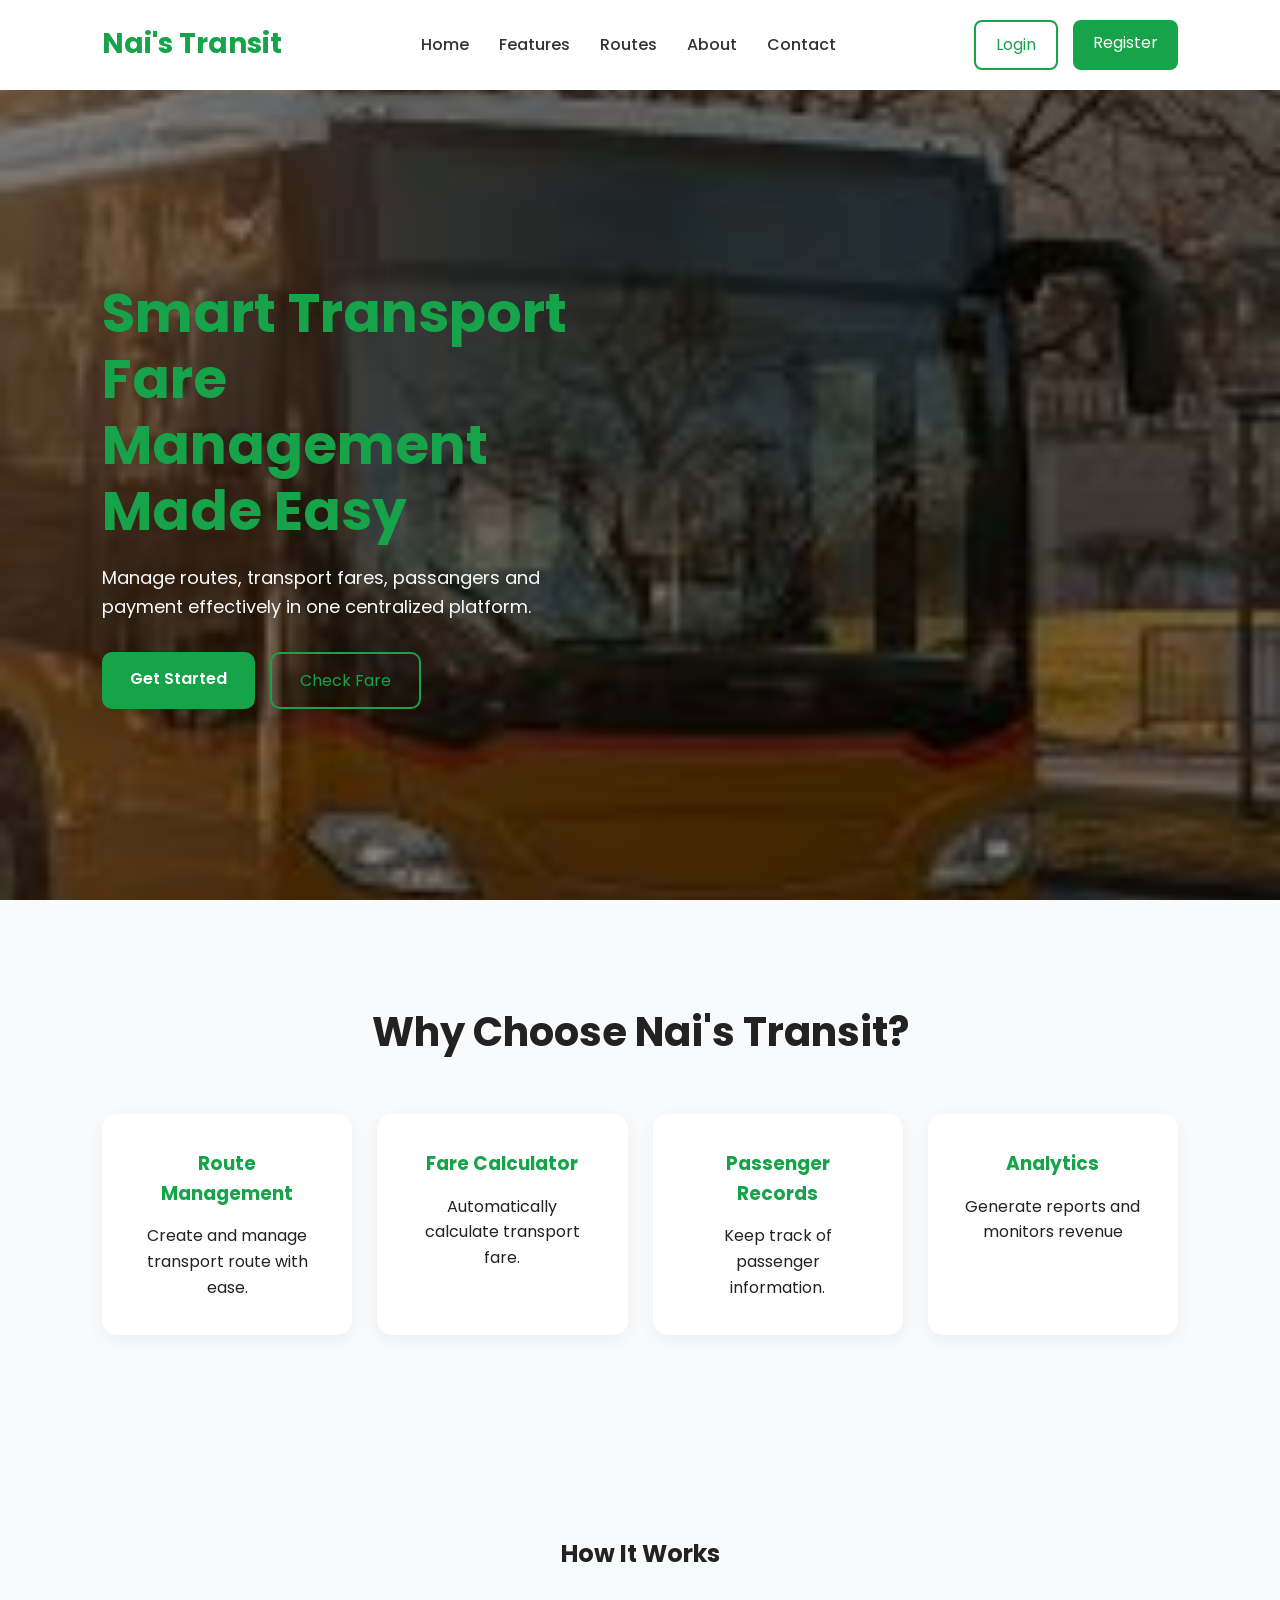
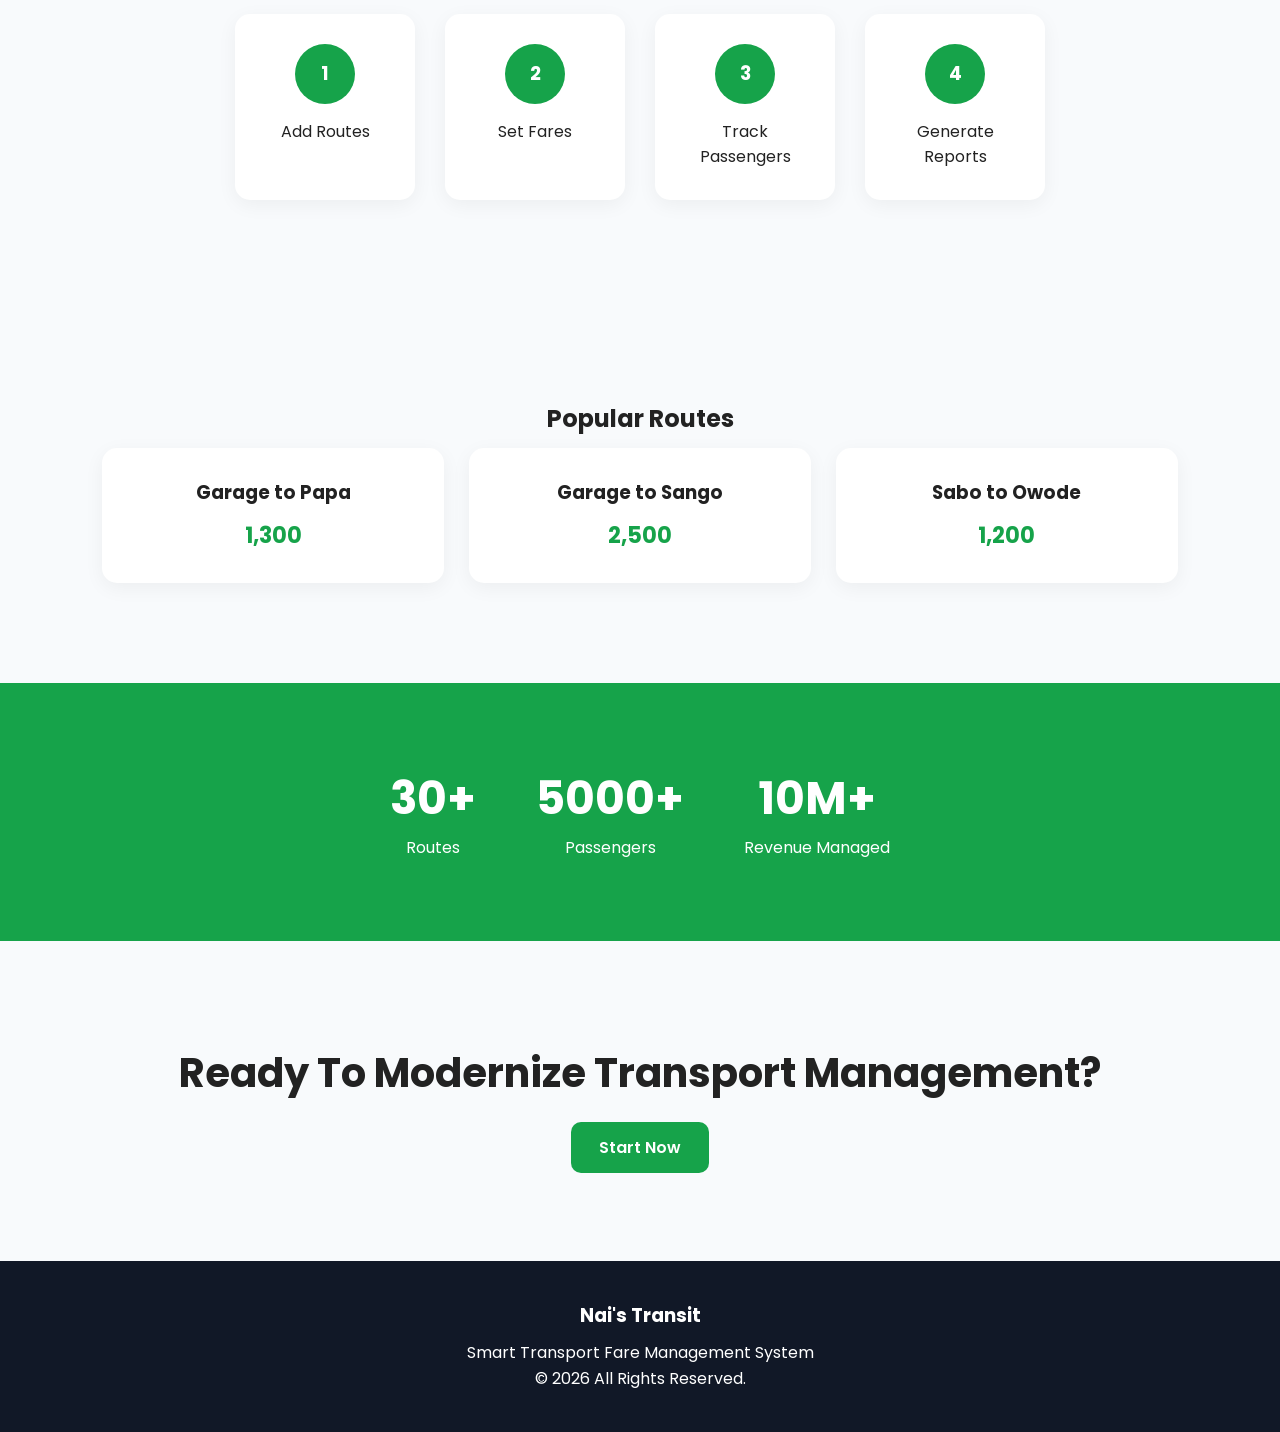
==== index.html @ 40da9c24 "my first commit" ====
<!DOCTYPE html>
<html lang="en">

<head>
    <meta charset="UTF-8">
    <meta name="viewport" content="width=device-width, initial-scale=1.0">
    <title>NAI's transit</title>
    <link rel="stylesheet" href="styles.css">
</head>

<body>
    <!-- NAVBAR -->
    <nav class="navbar">
        <!-- HAMBURGER ICON -->
        <div class="hamburger" id="hamburger">
            <img src="image/download (1).png" alt="menu">
        </div>
        <div class="logo">
            <h2>Nai's Transit</h2>
        </div>
        <ul class="nav-links">
            <li><a href="#">Home</a></li>
            <li><a href="#">Features</a></li>
            <li><a href="#">Routes</a></li>
            <li><a href="#">About</a></li>
            <li><a href="#">Contact</a></li>
        </ul>

        <div class="nav-buttons">
            <a href="Login.html" class="login-btn">Login</a>
            <a href="Register.html" class="register-btn">Register</a>
        </div>
    </nav>

    <!-- HERO SECTION -->
    <section class="hero">
        <div class="hero-text">
            <h1>Smart Transport Fare Management Made Easy</h1>
            <p>
                Manage routes, transport fares, passangers and payment effectively in one centralized platform.
            </p>
            <div class="hero-buttons">
                <a href="#" class="btn-primary">Get Started</a>
                <a href="#" class="btn-secondary">Check Fare</a>
            </div>
        </div>

        <!-- BUS IMAGE LINK NEEDED HERE -->
        <div class="hero-image">
            <img src="image/237591-removebg-preview.png" alt="bus"> <!-- IMG HERE -->
        </div>
    </section>


    <!-- FEATURES SECTION  -->
    <section class="features">
        <h2>Why Choose Nai's Transit?</h2>

        <div class="feature-container">
            <div class="feature-card">
                <h3>Route Management</h3>
                <p>
                    Create and manage transport route with ease.
                </p>
            </div>

            <div class="feature-card">
                <h3>Fare Calculator</h3>
                <p>
                    Automatically calculate transport fare.
                </p>
            </div>
            <div class="feature-card">
                <h3>Passenger Records</h3>
                <p>
                    Keep track of passenger information.
                </p>
            </div>
            <div class="feature-card">
                <h3>Analytics</h3>
                <p>
                    Generate reports and monitors revenue
                </p>
            </div>
        </div>
    </section>

    <!-- HOW IT WORKS -->
    <section class="how-it-works">
        <h2>How It Works</h2>
        <div class="steps">
            <div class="step">
                <h3>1</h3>
                <p>Add Routes</p>
            </div>
            <div class="step">
                <h3>2</h3>
                <p>Set Fares</p>
            </div>
            <div class="step">
                <h3>3</h3>
                <p>Track Passengers</p>
            </div>
            <div class="step">
                <h3>4</h3>
                <p>Generate Reports</p>
            </div>
        </div>
    </section>


    <!-- POPULAR ROUTES -->
    <section class="routes">
        <h2>Popular Routes</h2>
        <div class="route-cards">
            <div class="route-card">
                <h3>Garage to Papa</h3>
                <p>1,300</p>
            </div>

            <div class="route-card">
                <h3>Garage to Sango</h3>
                <p>2,500</p>
            </div>

            <div class="route-card">
                <h3>Sabo to Owode</h3>
                <p>1,200</p>
            </div>
        </div>
    </section>

    <!-- STATISTICS -->
    <section class="statistics">
        <div class="stat-card">
            <h2>30+</h2>
            <p>Routes</p>
        </div>
        <div class="stat-card">
            <h2>5000+</h2>
            <p>Passengers</p>
        </div>
        <div class="stat-card">
            <h2>10M+</h2>
            <p>Revenue Managed</p>
        </div>
    </section>


    <!-- CALL TO ACTION -->
    <section class="cta">
        <h2>Ready To Modernize Transport Management?</h2>
        <a href="#" class="btn-primary"> Start Now </a>
    </section>


    <footer>
        <div class="footer-content">
            <h3>Nai's Transit</h3>
            <p>
                Smart Transport Fare Management System
            </p>

            <p>
                &copy; 2026 All Rights Reserved.
            </p>
        </div>
    </footer>
    <!-- hamburger display funtion -->
    <script>
    const hamburger = document.getElementById("hamburger");
    const navLinks = document.querySelector(".nav-links");
    hamburger.addEventListener("click", () => {
        navLinks.classList.toggle("active");
    })
    document.addEventListener("click", (e) => {
        if(
            !hamburger.contains(e.target) &&
            !navLinks.contains(e.target)
        ) {
            navLinks.classList.remove("active");
        }
    });
    </script>
</body>
</html>
---- styles.css ----
/* GOOGLE FONT */
@import url('https://fonts.googleapis.com/css2?family=Poppins:wght@300;400;500;600;700&display=swap');
*{
    margin: 0;
    padding: 0;
    box-sizing: border-box;
    font-family: 'Poppins', sans-serif;    
}

/* Body  */

body {
    background-color: #f8fafc;
    color: #222;
    line-height: 1.6;
}

/* NAVBAR */

.navbar{
    display: flex;
    justify-content: space-between;
    align-items: center;
    padding: 20px 8%;
    background-color: white;
    box-shadow: 0 2px 15px rgba(0,0,0,0.05);
    position: sticky;
    top: 0;
    z-index: 100;

}
.hamburger{
    display: none;
    cursor: pointer;
    color: black;
}

.hamburger img{
    width: 20px;
    height: 20px;
    display: block;
} 

.logo h2{
    color: #16a34a;
    font-size: 28px;
}

.nav-links{
    display: flex;
    list-style: none;
    gap: 30px;
}

.nav-links a{
    text-decoration: none;
    color: #333;
    font-weight: 500;
    transition: .3s;
}

.nav-links a:hover{
    color: #16a34a;
}

.nav-buttons{
    display: flex;
    gap: 15px;
}

.login-btn, .register-btn{
    text-decoration: none;
    padding: 10px 20px;
    border-radius: 8px;
    transition: .3s;
}

.login-btn{
    color: #16a34a;
    border: 2px solid #16a34a;
}

.register-btn{
    background-color: #16a34a;
    color: white;
}

.register-btn:hover{
    background-color: #15803d;
}

/* HERO SECTION  */
.hero{
    min-height: 90vh;
    display: flex;
    justify-content: space-between;
    align-items: center;
    padding: 80px 8%;
    gap: 50px;
    background-image: url(image/download\ \(1\).jpeg);
    background:linear-gradient(rgba(0,0,0,0.5),rgba(0,0,0,0.5)), url(image/download\ \(1\).jpeg);
    background-repeat: no-repeat;
    background-size: cover;
    background-position: center;

}

.hero-text{
    flex: 1;
}
.hero-text h1{
    font-size: 55px;
    line-height: 1.2;
    margin-bottom: 20px;
    color: #16a34a;
}
.hero-text p{
    font-size: 18px;
    color: #f8fafc;
    margin-bottom: 30px;
}
.hero-buttons{
    display: flex;
    gap: 15px;
}

.btn-primary{
    background-color: #16a34a;
    color: white;
    padding: 14px 28px;
    border-radius: 10px;
    text-decoration: none;
    font-weight: 600;
}

.btn-secondary{
    border: 2px solid #16a34a;
    color: #16a34a;
    padding: 14px 28px;
    border-radius: 10px;
    text-decoration: none;
    font-weight: 600px;

}

.hero-image{
    flex: 1;
}

.hero-image img{
    width: 100%;
    max-width: 600px;
}


/* Features */
.features{
    padding: 100px 8%;
    text-align: center;
}

.features h2{
    font-size: 40px;
    margin-bottom: 50px;
}
.feature-container{
    display: grid;
    grid-template-columns: repeat(auto-fit,minmax(250px,1fr));
    gap: 25px;
}
.feature-card{
    background-color: white;
    padding: 35px;
    border-radius: 15px;
    box-shadow: 0 5px 20px rgba(0,0,0,0.05);
    transition: 0.3s;
}
.feature-card:hover{
    transform: translateY(-10px);
}
.feature-card h3{
    margin-bottom: 15px;
    color: #16a34a;
}

/* HOW IT WORKS */

.how-it-works{
    padding: 100px 8%;
    text-align: center;
}
.steps{
    display: flex;
    justify-content: center;
    gap: 30px;
    flex-wrap: wrap;
    margin-top: 40px;
}
.step{
    background-color: white;
    width: 180px;
    padding: 30px;
    border-radius: 15px;
    box-shadow: 0 5px 20px rgba(0,0,0,0.05);
}

.step h3{
    width: 60px;
    height: 60px;
    background-color: #16a34a;
    color: white;
    margin: auto;
    border-radius: 50%;
    display: flex;
    justify-content: center;
    align-items: center;
    margin-bottom: 15px;
}

/* ROUTES */
.routes{
    padding: 100px 8%;
    text-align: center;
}
.route-cards{
    display: grid;
    grid-template-columns: repeat(auto-fit,minmax(250px,1fr));
    gap: 25px;
    margin-top: 10px;
}
.route-card{
    background-color: white;
    padding: 30px;
    border-radius: 15px;
    box-shadow: 0 5px 20px rgba(0,0,0,0.05);
}
.route-card p{
    color: #16a34a;
    font-weight: 700;
    font-size: 22px;
    margin-top: 10px;
}

/* STATISTICS */
.statistics{
    background-color: #16a34a;
    color: white;
    padding: 80px 8%;
    display: flex;
    justify-content: center;
    gap: 60px;
    flex-wrap: wrap;
}
.stat-card{
    text-align: center;
}
.stat-card h2{
    font-size: 45px;
}

/* CTA SECTION  */
.cta{
    padding: 100px 8%;
    text-align: center;
}
.cta h2{
    font-size: 40px;
    margin-bottom: 30px;
}

/* FOOTER  */
footer{
    background-color: #111827;
    color: white;
    text-align: center;
    padding: 40px;
}
.footer-content h3{
    margin-bottom: 10px;
}

/* RESPONSIVENESS */
@media(max-width:2652px)
{
    img{
        display: none;  
    }
}
/* @media(max-width:845px){
    img{
        display: none;
    }
    .hero{
        background:linear-gradient(rgba(0,0,0,0.5),rgba(0,0,0,0.5)), url(image/download\ \(1\).jpeg);
        background-repeat: no-repeat;
        background-size: cover;
        background-position: center;
    }
    .hero-text h1{
        color: #16a34a;
    }

} */
@media(max-width:769px){
    .navbar{
        /* flex-direction: column; */
        gap: 20px;
    }
    .hero{
        flex-direction: column;
        text-align: center;
    }
    .hero-text h1{
        font-size: 40px;
    }
    .hero-image{
        display: none;
    }
    /* img{
        display: none;
    } */
    .nav-links{
        flex-wrap: wrap;
        justify-content: center;
    }
    .statistics{
        flex-direction: column;
    }
    .hero-buttons{
        justify-content: center;
    }
}

@media(max-width:979px){
    .hamburger{
        display: block;
        cursor: pointer;
    }
    .nav-links{
        /* display: none; */
        flex-direction: column;
        position: absolute;
        top: 100%;
        left: 0;
        background-color: white;
        width: 220px;
        display: flex;
        flex-direction: column;
        align-items: center;
        gap: 1rem;
        padding: 1rem;
        border-radius: 10px;
        box-shadow: 0 5px 15px rgba(0,0,0,0.1);
        list-style: none;
        font-size: 15px;
        opacity: 0;
        visibility: hidden;
        transform: translateY(-10px);
        transition: all 0.3s ease;
    }
    /* .nav-links li{
        background-color: #f8fafc;
        text-align: center;
        padding: 10px;
        border-radius: 10px;
    } */
    .nav-links.active{
        /* display: flex; */
        opacity: 1;
        visibility: visible;
        transform: translateY(0);
    }
    .navbar{
        justify-content: space-between;
        gap: 10px;
        position: relative;
    }
}

@media(max-width: 530px){
    .login-btn, .register-btn{
        padding: 5px 10px ;
    }
    .logo h2{
        font-size: 20px;
    }
    .hamburger img{
        height: 15px;
        width: 15px;
    }
}
@media(max-width:412px){
    .login-btn, .register-btn{
        padding: 2px 5px ;
        font-size: 12px;
    }
}
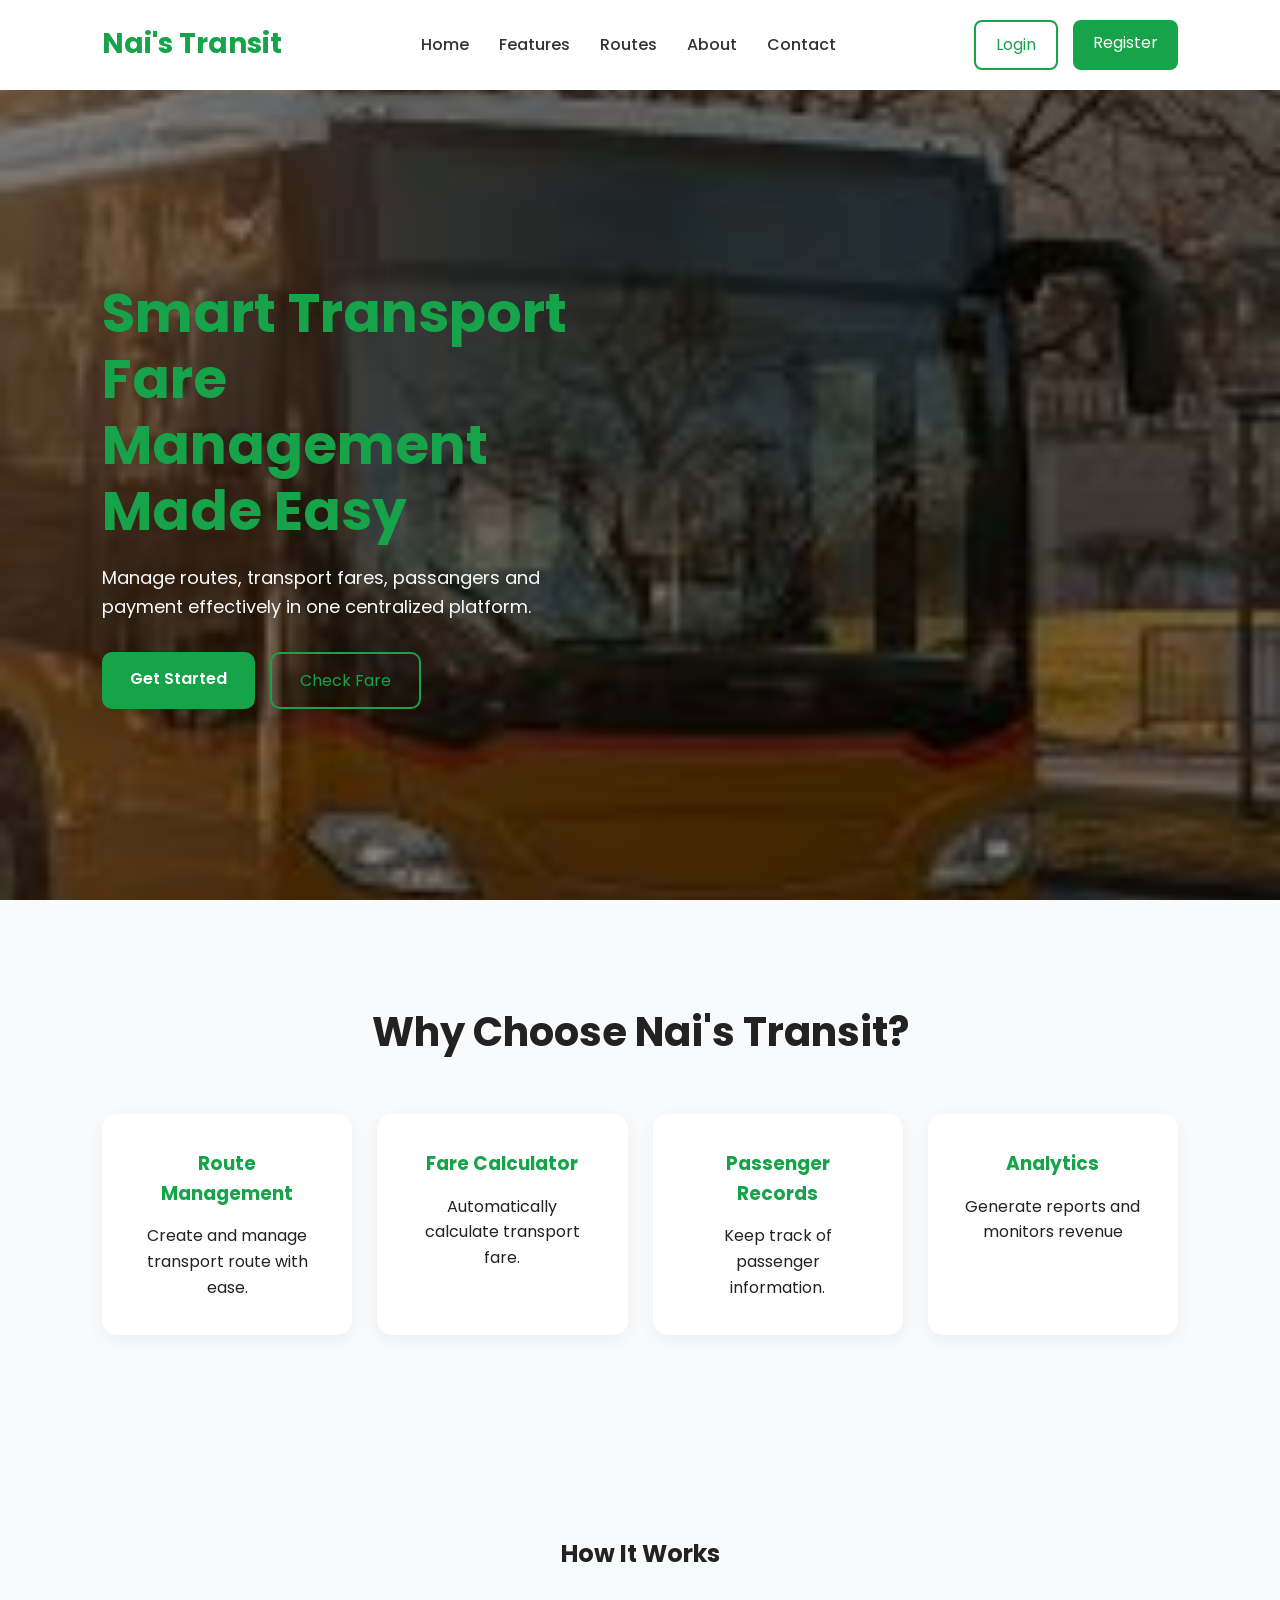
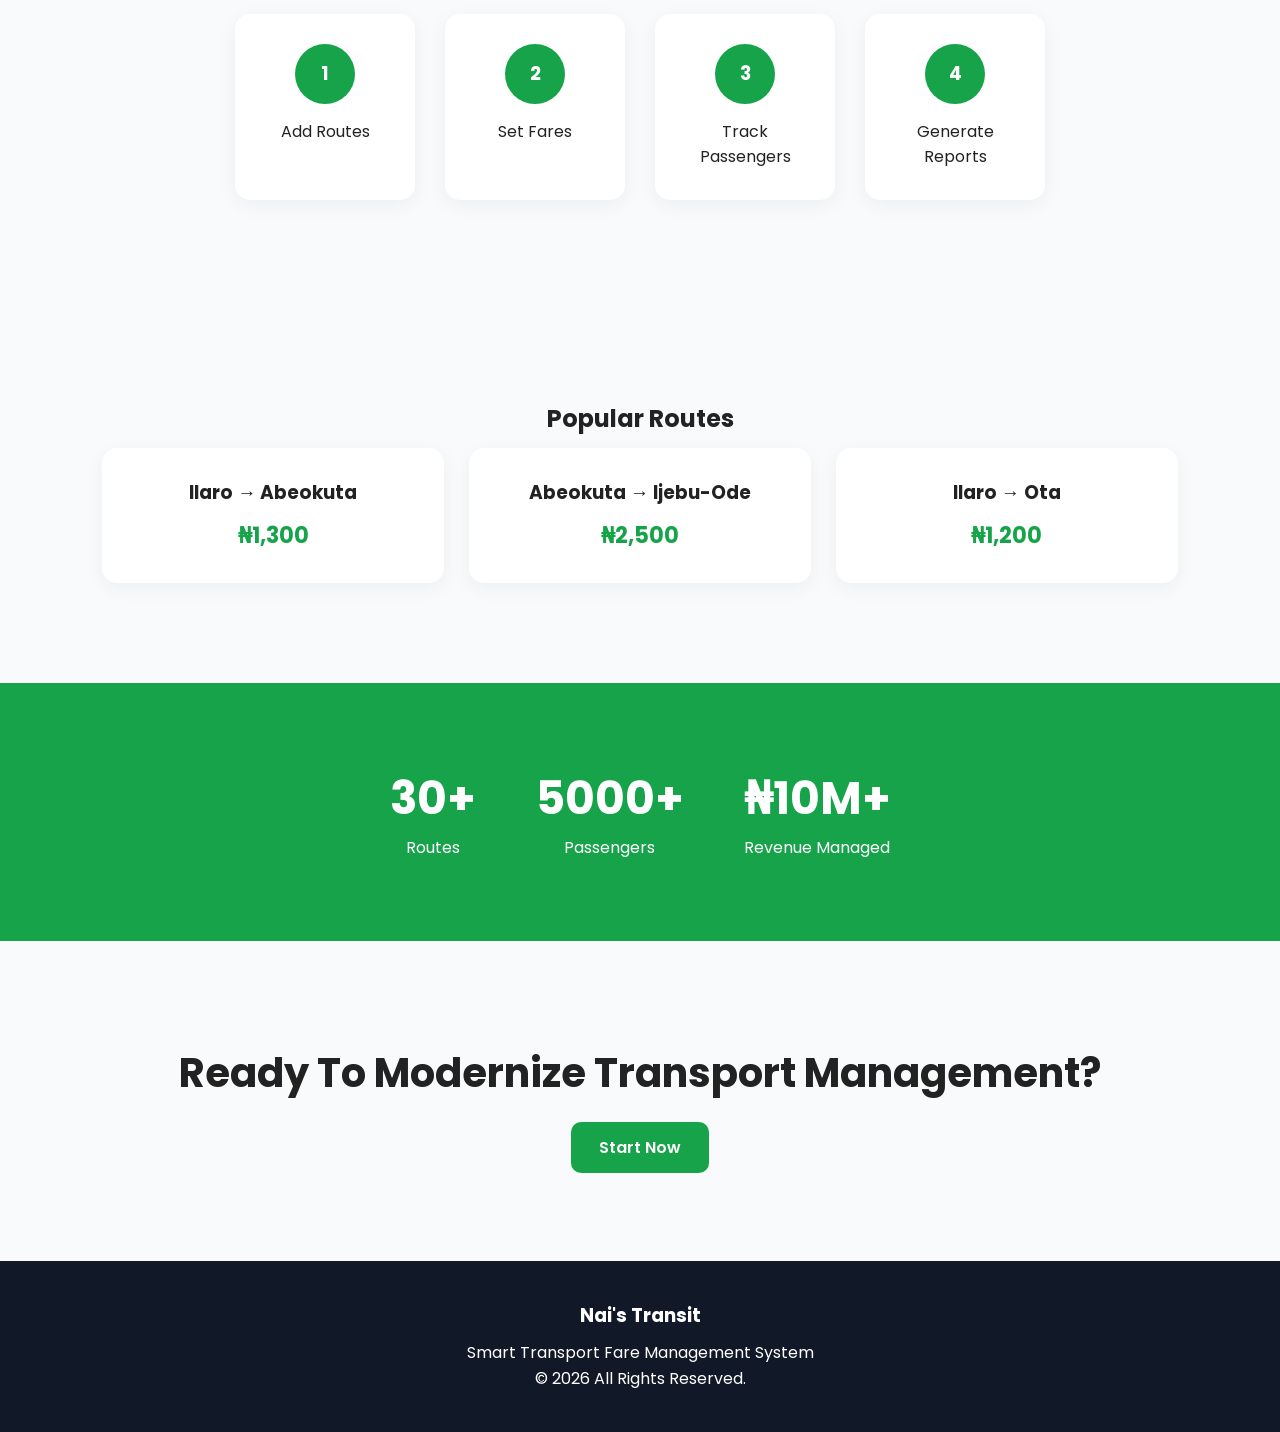
==== commit dcee08fb: "dashboard upgraded" ====
--- a/index.html
+++ b/index.html
@@ -114,18 +114,18 @@
         <h2>Popular Routes</h2>
         <div class="route-cards">
             <div class="route-card">
-                <h3>Garage to Papa</h3>
-                <p>1,300</p>
+                <h3>Ilaro → Abeokuta</h3>
+                <p>₦1,300</p>
             </div>
 
             <div class="route-card">
-                <h3>Garage to Sango</h3>
-                <p>2,500</p>
+                <h3>Abeokuta → Ijebu-Ode</h3>
+                <p>₦2,500</p>
             </div>
 
             <div class="route-card">
-                <h3>Sabo to Owode</h3>
-                <p>1,200</p>
+                <h3>Ilaro → Ota</h3>
+                <p>₦1,200</p>
             </div>
         </div>
     </section>
@@ -141,7 +141,7 @@
             <p>Passengers</p>
         </div>
         <div class="stat-card">
-            <h2>10M+</h2>
+            <h2>₦10M+</h2>
             <p>Revenue Managed</p>
         </div>
     </section>
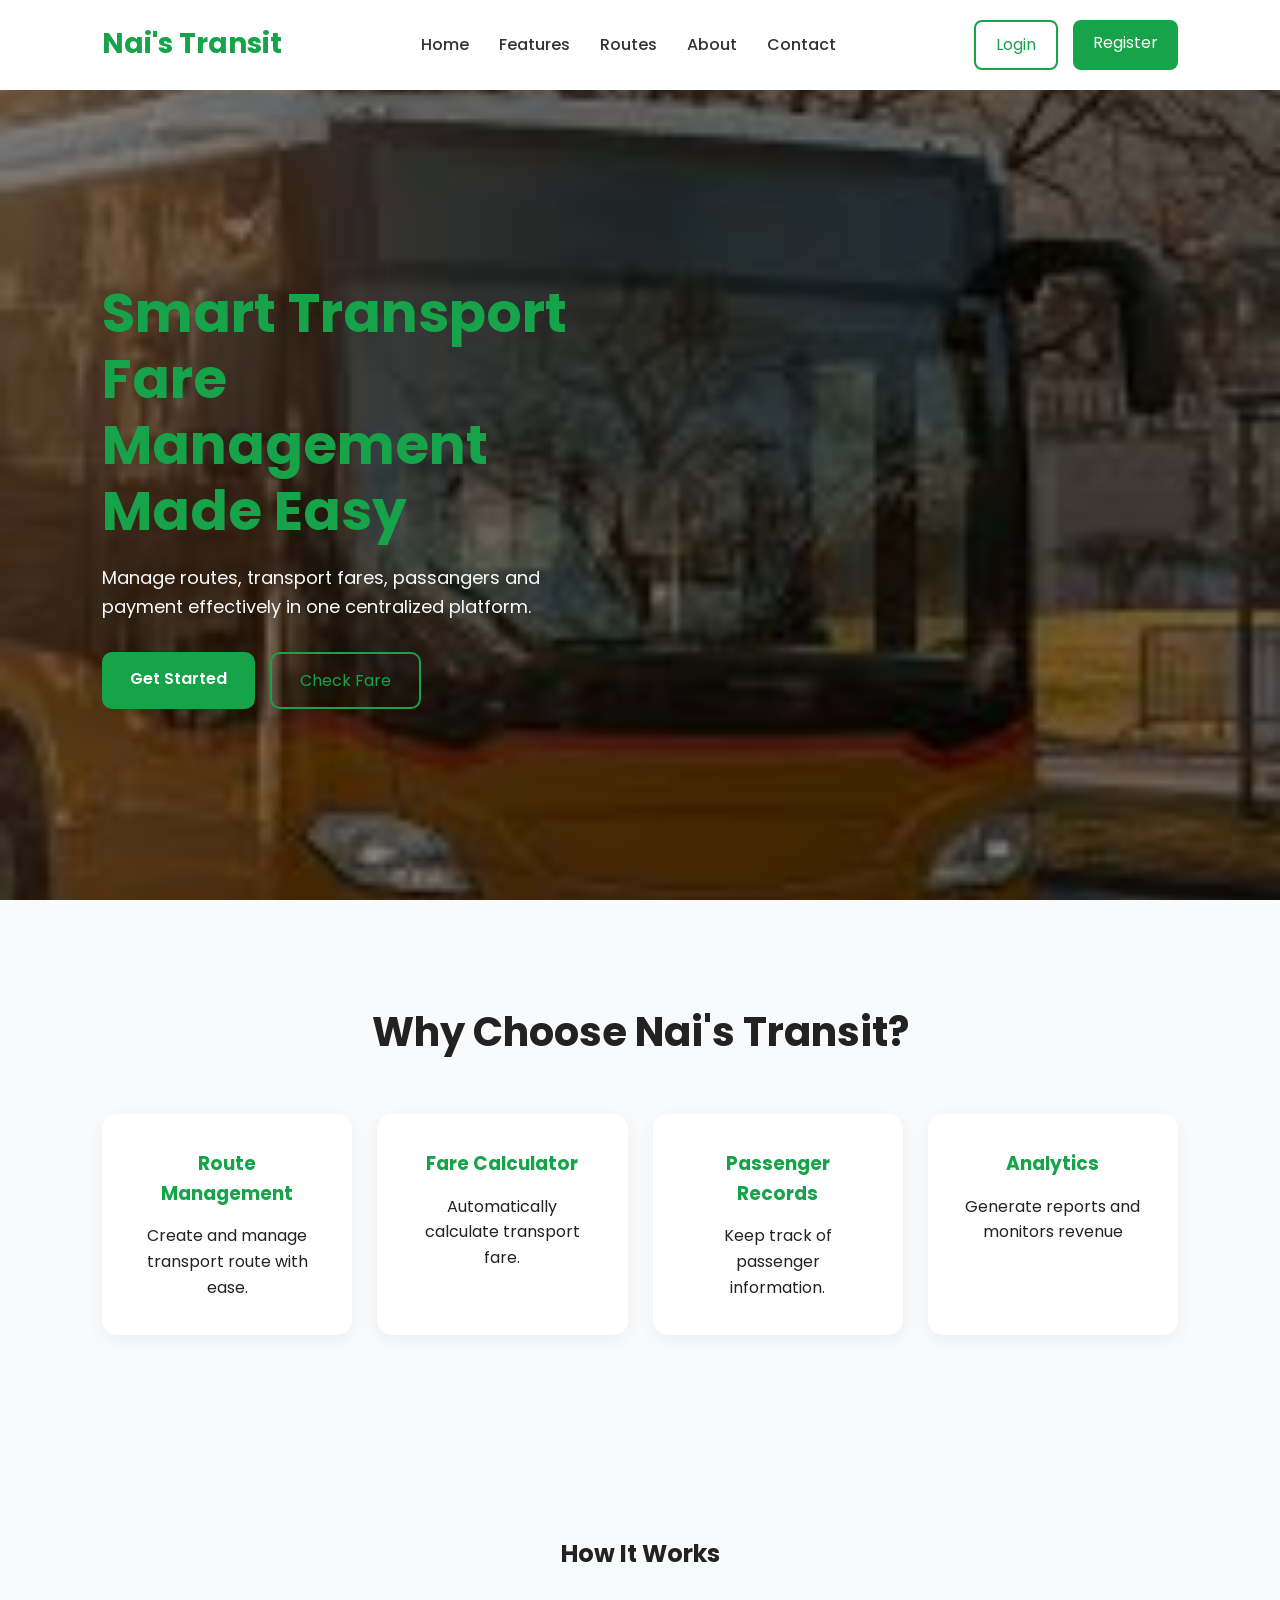
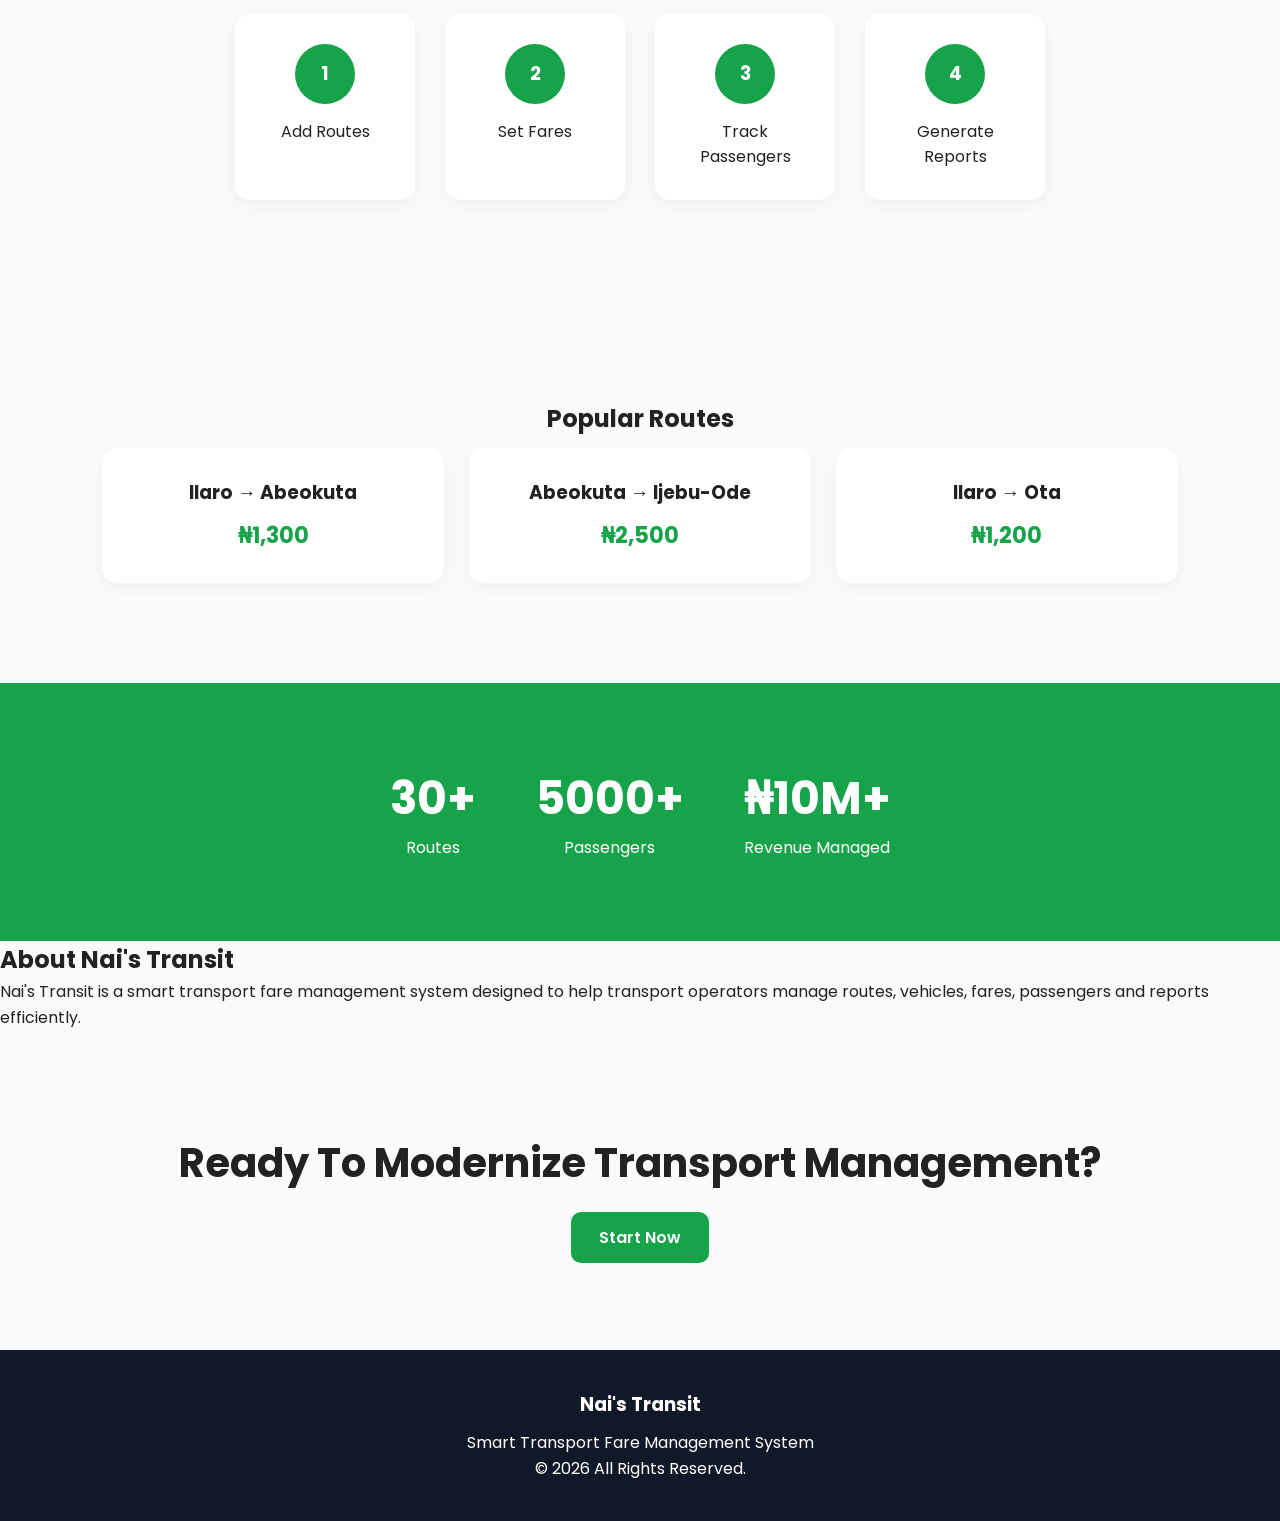
==== commit 53f6461e: "homepage buttons edit" ====
--- a/index.html
+++ b/index.html
@@ -6,6 +6,10 @@
     <meta name="viewport" content="width=device-width, initial-scale=1.0">
     <title>NAI's transit</title>
     <link rel="stylesheet" href="styles.css">
+    <link rel="preconnect" href="https://fonts.googleapis.com">
+    <link rel="preconnect" href="https://fonts.gstatic.com" crossorigin>
+    <link rel="stylesheet"
+        href="https://fonts.googleapis.com/css2?family=Poppins:wght@300;400;500;600;700&display=swap">
 </head>
 
 <body>
@@ -19,11 +23,11 @@
             <h2>Nai's Transit</h2>
         </div>
         <ul class="nav-links">
-            <li><a href="#">Home</a></li>
-            <li><a href="#">Features</a></li>
-            <li><a href="#">Routes</a></li>
-            <li><a href="#">About</a></li>
-            <li><a href="#">Contact</a></li>
+            <li><a href="#home">Home</a></li>
+            <li><a href="#features">Features</a></li>
+            <li><a href="#routes">Routes</a></li>
+            <li><a href="#about">About</a></li>
+            <li><a href="#contact">Contact</a></li>
         </ul>
 
         <div class="nav-buttons">
@@ -33,15 +37,15 @@
     </nav>
 
     <!-- HERO SECTION -->
-    <section class="hero">
+    <section id="home" class="hero">
         <div class="hero-text">
             <h1>Smart Transport Fare Management Made Easy</h1>
             <p>
                 Manage routes, transport fares, passangers and payment effectively in one centralized platform.
             </p>
             <div class="hero-buttons">
-                <a href="#" class="btn-primary">Get Started</a>
-                <a href="#" class="btn-secondary">Check Fare</a>
+                <a href="register.html" class="btn-primary">Get Started</a>
+                <a href="checkboard.html" class="btn-secondary">Check Fare</a>
             </div>
         </div>
 
@@ -53,7 +57,7 @@
 
 
     <!-- FEATURES SECTION  -->
-    <section class="features">
+    <section id="features" class="features">
         <h2>Why Choose Nai's Transit?</h2>
 
         <div class="feature-container">
@@ -110,7 +114,7 @@
 
 
     <!-- POPULAR ROUTES -->
-    <section class="routes">
+    <section id="routes" class="routes">
         <h2>Popular Routes</h2>
         <div class="route-cards">
             <div class="route-card">
@@ -148,13 +152,21 @@
 
 
     <!-- CALL TO ACTION -->
+    <section id="about" class="about">
+        <h2>About Nai's Transit</h2>
+        <p>
+            Nai's Transit is a smart transport fare management system designed
+            to help transport operators manage routes, vehicles, fares,
+            passengers and reports efficiently.
+        </p>
+    </section>
     <section class="cta">
         <h2>Ready To Modernize Transport Management?</h2>
-        <a href="#" class="btn-primary"> Start Now </a>
+        <a href="register.html" class="btn-primary"> Start Now </a>
     </section>
 
 
-    <footer>
+    <footer id="contact">
         <div class="footer-content">
             <h3>Nai's Transit</h3>
             <p>
@@ -168,19 +180,20 @@
     </footer>
     <!-- hamburger display funtion -->
     <script>
-    const hamburger = document.getElementById("hamburger");
-    const navLinks = document.querySelector(".nav-links");
-    hamburger.addEventListener("click", () => {
-        navLinks.classList.toggle("active");
-    })
-    document.addEventListener("click", (e) => {
-        if(
-            !hamburger.contains(e.target) &&
-            !navLinks.contains(e.target)
-        ) {
-            navLinks.classList.remove("active");
-        }
-    });
+        const hamburger = document.getElementById("hamburger");
+        const navLinks = document.querySelector(".nav-links");
+        hamburger.addEventListener("click", () => {
+            navLinks.classList.toggle("active");
+        })
+        document.addEventListener("click", (e) => {
+            if (
+                !hamburger.contains(e.target) &&
+                !navLinks.contains(e.target)
+            ) {
+                navLinks.classList.remove("active");
+            }
+        });
     </script>
 </body>
+
 </html>
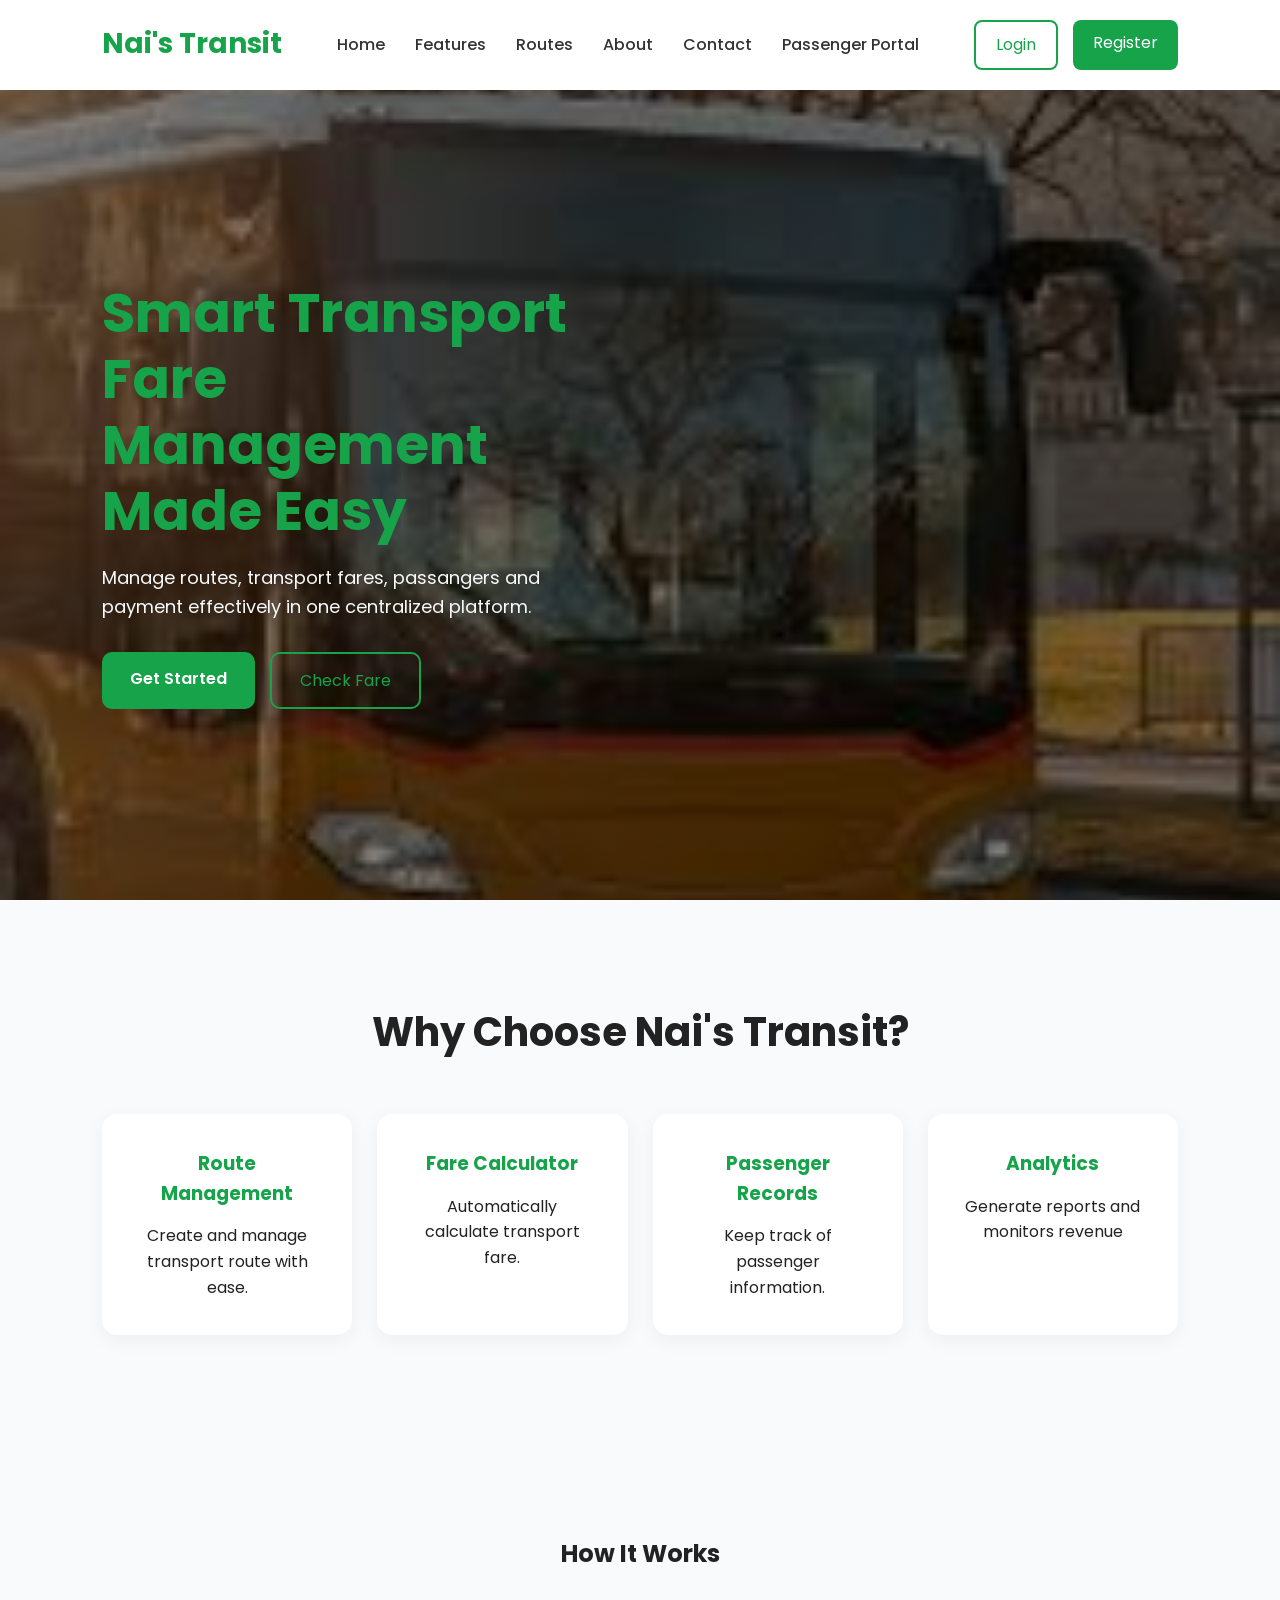
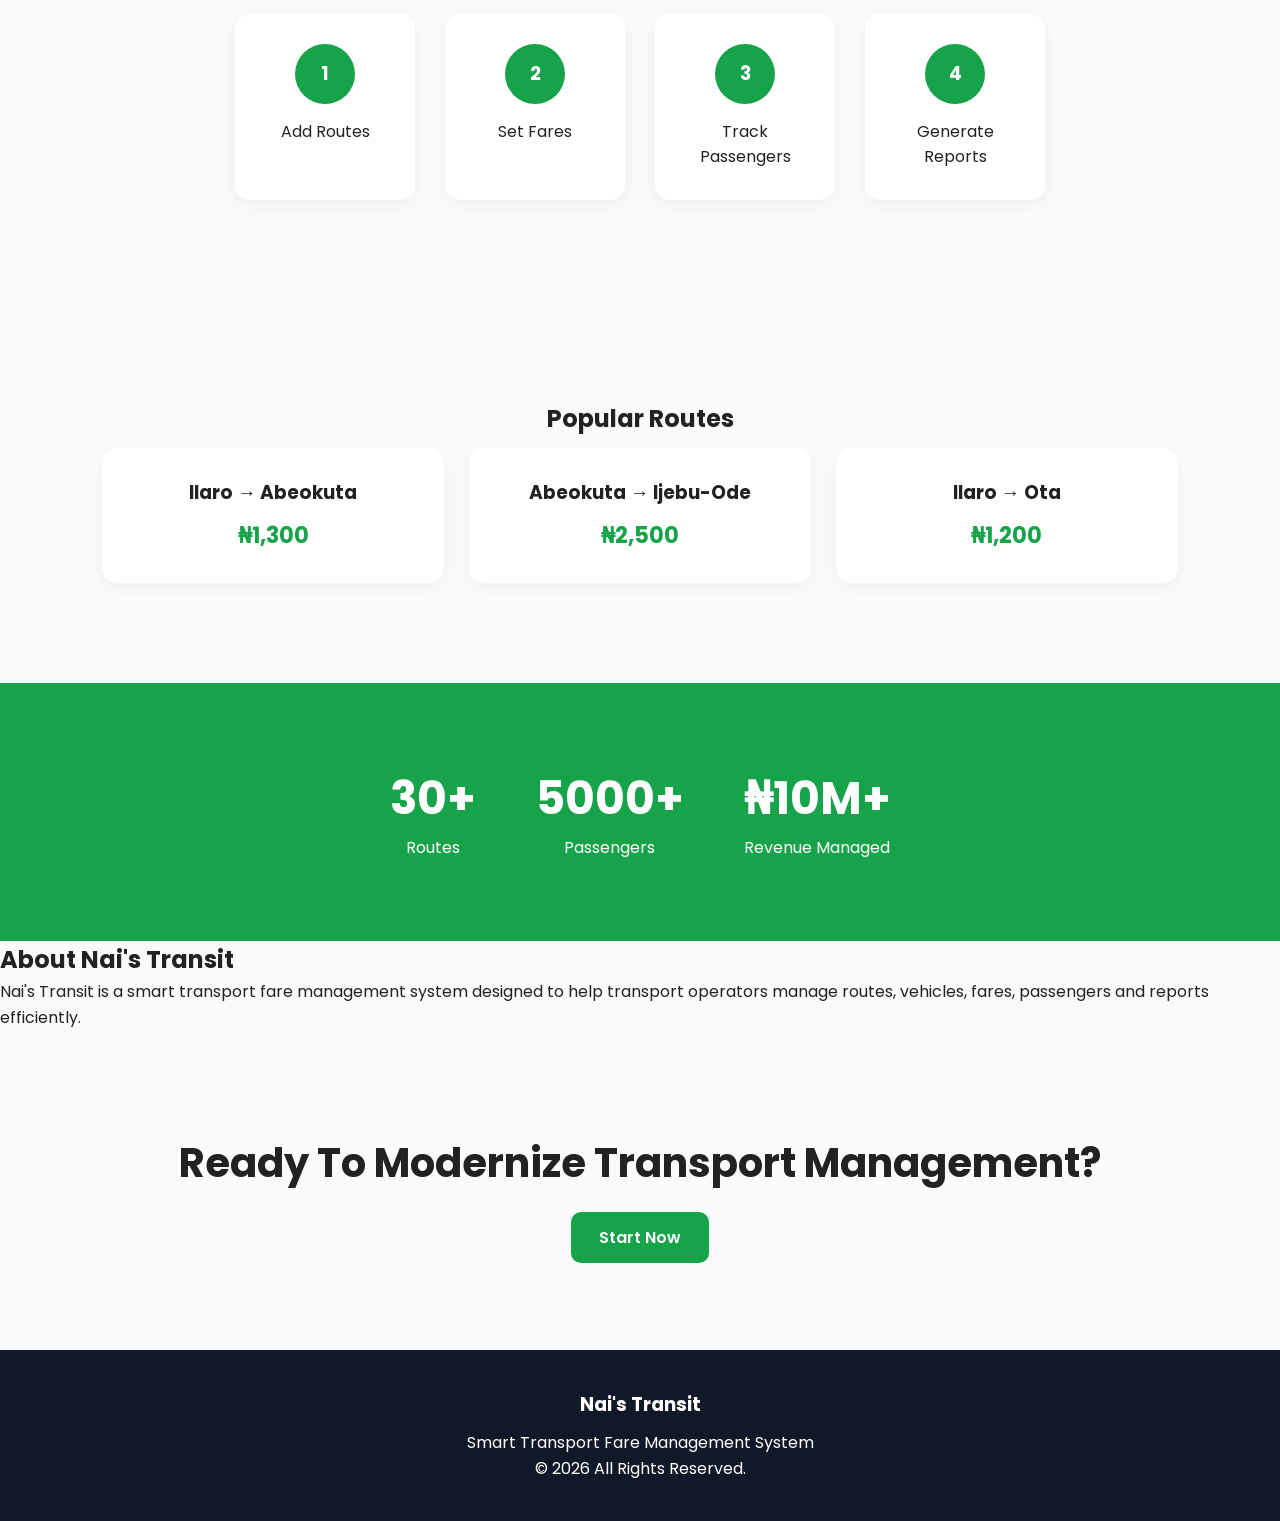
==== commit 2623c4ab: "user section rounded up" ====
--- a/index.html
+++ b/index.html
@@ -28,11 +28,12 @@
             <li><a href="#routes">Routes</a></li>
             <li><a href="#about">About</a></li>
             <li><a href="#contact">Contact</a></li>
+            <li><a href="user-login.html">Passenger Portal</a></li>
         </ul>
 
         <div class="nav-buttons">
-            <a href="Login.html" class="login-btn">Login</a>
-            <a href="Register.html" class="register-btn">Register</a>
+            <a href="login.html" class="login-btn">Login</a>
+            <a href="register.html" class="register-btn">Register</a>
         </div>
     </nav>
 
